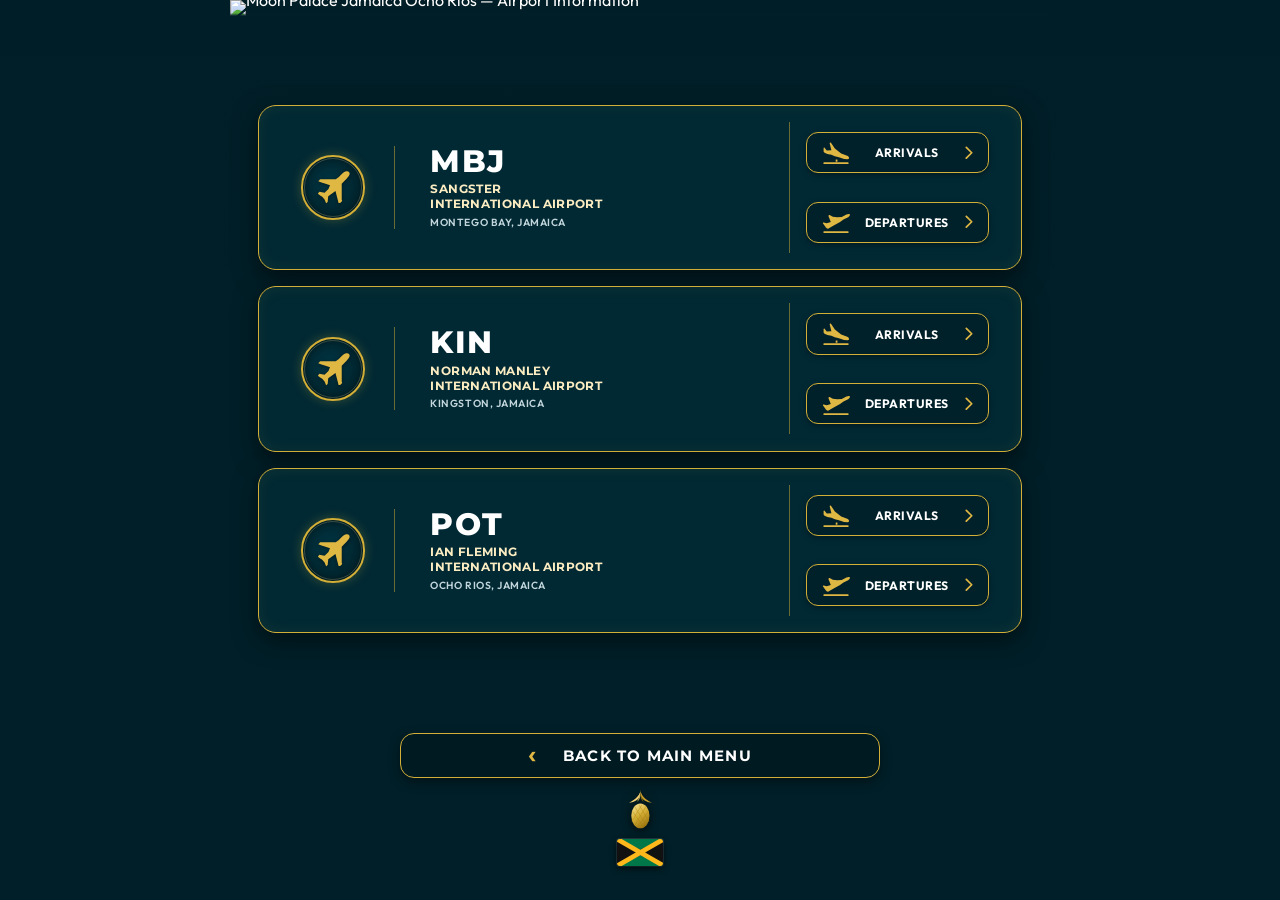
==== index.html @ b3336cba "Add files via upload init" ====
<!DOCTYPE html>
<html lang="en">
<head>
  <meta charset="UTF-8">
  <meta name="viewport" content="width=device-width, initial-scale=1.0, maximum-scale=1.0, user-scalable=no">
  <title>Moon Palace Jamaica — Airport Information &amp; Live Flight Board</title>
  <!-- Google Fonts: Montserrat, Outfit, Inter -->
  <link rel="preconnect" href="https://fonts.googleapis.com">
  <link rel="preconnect" href="https://fonts.gstatic.com" crossorigin>
  <link href="https://fonts.googleapis.com/css2?family=Montserrat:wght@400;500;600;700;800;900&family=Outfit:wght@400;500;600;700;800;900&display=swap" rel="stylesheet">
  <link rel="stylesheet" href="style.css">
</head>
<body>

<div class="kiosk-wrapper">

  <!-- =======================================================
       VIEW 1: AIRPORT INFORMATION MENU (Matching Reference Image)
       ======================================================= -->
  <main id="menuView" class="kiosk-canvas view-active">
    
    <!-- Hero / Resort Pool Background Header with Embedded Artwork -->
    <header class="hero-section">
      <div class="hero-image-wrap">
        <img src="assets/moon-palace-bg.jpg" alt="Moon Palace Jamaica Ocho Rios — Airport Information" class="hero-img">
        <div class="hero-bottom-fade"></div>
      </div>
      <h1 class="sr-only">Moon Palace Jamaica — Airport Information</h1>
    </header>

    <!-- 3 Airport Cards (MBJ, KIN, POT) -->
    <section class="cards-section" aria-label="Jamaica Airports">

      <!-- CARD 1: MBJ -->
      <article class="airport-card" id="card-mbj">
        <div class="card-icon-wrap" aria-hidden="true">
          <div class="airport-circle-icon">
            <svg viewBox="0 0 100 100" fill="currentColor" class="plane-icon" aria-hidden="true">
              <path d="M 61.1 75.6 L 58.5 75.6 L 53.4 56.0 L 41.5 64.5 L 40.6 73.9 L 38.0 76.1 L 35.5 70.1 L 31.6 65.4 L 28.2 63.2 L 24.4 60.3 L 26.9 57.3 L 35.5 59.0 L 41.9 52.6 L 44.4 46.6 L 35.9 43.6 L 31.6 42.3 L 25.2 39.7 L 28.2 36.8 L 53.8 36.8 L 59.0 32.9 C 62.4 29.1, 66.7 24.4, 70.9 23.5 C 75.2 22.6, 77.4 25.2, 76.5 28.6 C 75.6 31.6, 71.8 35.5, 68.4 38.9 L 63.7 44.0 L 63.7 70.5 L 64.5 72.2 Z"/>
            </svg>
          </div>
        </div>

        <div class="card-details">
          <h2 class="airport-iata">MBJ</h2>
          <h3 class="airport-name">SANGSTER<br>INTERNATIONAL AIRPORT</h3>
          <p class="airport-city">MONTEGO BAY, JAMAICA</p>
        </div>

        <div class="card-buttons">
          <button type="button" class="btn-action" data-airport="MBJ" data-type="arrivals" id="btn-mbj-arrivals">
            <span class="btn-icon" aria-hidden="true">
              <!-- Arrivals / Landing Icon -->
              <svg viewBox="0 0 52 42" fill="currentColor">
                <path d="M 48.5 30.5 C 49 28.5 48 26.5 45.5 25.5 L 35 21.5 L 24 13 L 17 2.5 C 16 2.2 15 2.8 15 4 L 18 16 L 10 16.5 L 6.5 12 C 5.5 11 4.5 11.5 4.5 12.5 L 4.5 18 C 4.5 19 5.5 20 7 21 L 11 22.5 L 18 24 L 24 26.5 L 31 28 L 40 31 L 46 31.5 C 47.5 31.5 48.2 31.2 48.5 30.5 Z"/>
                <rect x="25.5" y="32" width="3" height="4" rx="0.5"/>
                <rect x="4" y="37" width="44" height="2.8" rx="1.4"/>
              </svg>
            </span>
            <span class="btn-label">ARRIVALS</span>
            <span class="btn-chevron" aria-hidden="true">
              <svg viewBox="0 0 12 20" fill="none" stroke="currentColor" stroke-width="2.6" stroke-linecap="round" stroke-linejoin="round">
                <polyline points="2,2 10,10 2,18" />
              </svg>
            </span>
          </button>

          <button type="button" class="btn-action" data-airport="MBJ" data-type="departures" id="btn-mbj-departures">
            <span class="btn-icon" aria-hidden="true">
              <!-- Departures / Takeoff Icon -->
              <svg viewBox="0 0 52 42" fill="currentColor">
                <path d="M 50 7.5 C 50.5 9 49.5 11 47 12.5 L 39 16.5 L 33 21 L 22 27 L 13 32 C 11.5 32.8 9.5 32 8.5 30.5 L 3.5 23.5 C 3 22.5 3.5 21.5 4.5 21.5 L 10 23 L 17 21 L 13 11 C 12.5 9.5 13.5 8.5 15 8.5 L 20.5 11.5 L 28 12.5 L 36 12 L 44 8 C 47 6.5 49.2 6.5 50 7.5 Z"/>
                <rect x="4" y="37" width="44" height="2.8" rx="1.4"/>
              </svg>
            </span>
            <span class="btn-label">DEPARTURES</span>
            <span class="btn-chevron" aria-hidden="true">
              <svg viewBox="0 0 12 20" fill="none" stroke="currentColor" stroke-width="2.6" stroke-linecap="round" stroke-linejoin="round">
                <polyline points="2,2 10,10 2,18" />
              </svg>
            </span>
          </button>
        </div>
      </article>

      <!-- CARD 2: KIN -->
      <article class="airport-card" id="card-kin">
        <div class="card-icon-wrap" aria-hidden="true">
          <div class="airport-circle-icon">
            <svg viewBox="0 0 100 100" fill="currentColor" class="plane-icon" aria-hidden="true">
              <path d="M 61.1 75.6 L 58.5 75.6 L 53.4 56.0 L 41.5 64.5 L 40.6 73.9 L 38.0 76.1 L 35.5 70.1 L 31.6 65.4 L 28.2 63.2 L 24.4 60.3 L 26.9 57.3 L 35.5 59.0 L 41.9 52.6 L 44.4 46.6 L 35.9 43.6 L 31.6 42.3 L 25.2 39.7 L 28.2 36.8 L 53.8 36.8 L 59.0 32.9 C 62.4 29.1, 66.7 24.4, 70.9 23.5 C 75.2 22.6, 77.4 25.2, 76.5 28.6 C 75.6 31.6, 71.8 35.5, 68.4 38.9 L 63.7 44.0 L 63.7 70.5 L 64.5 72.2 Z"/>
            </svg>
          </div>
        </div>

        <div class="card-details">
          <h2 class="airport-iata">KIN</h2>
          <h3 class="airport-name">NORMAN MANLEY<br>INTERNATIONAL AIRPORT</h3>
          <p class="airport-city">KINGSTON, JAMAICA</p>
        </div>

        <div class="card-buttons">
          <button type="button" class="btn-action" data-airport="KIN" data-type="arrivals" id="btn-kin-arrivals">
            <span class="btn-icon" aria-hidden="true">
              <!-- Arrivals / Landing Icon -->
              <svg viewBox="0 0 52 42" fill="currentColor">
                <path d="M 48.5 30.5 C 49 28.5 48 26.5 45.5 25.5 L 35 21.5 L 24 13 L 17 2.5 C 16 2.2 15 2.8 15 4 L 18 16 L 10 16.5 L 6.5 12 C 5.5 11 4.5 11.5 4.5 12.5 L 4.5 18 C 4.5 19 5.5 20 7 21 L 11 22.5 L 18 24 L 24 26.5 L 31 28 L 40 31 L 46 31.5 C 47.5 31.5 48.2 31.2 48.5 30.5 Z"/>
                <rect x="25.5" y="32" width="3" height="4" rx="0.5"/>
                <rect x="4" y="37" width="44" height="2.8" rx="1.4"/>
              </svg>
            </span>
            <span class="btn-label">ARRIVALS</span>
            <span class="btn-chevron" aria-hidden="true">
              <svg viewBox="0 0 12 20" fill="none" stroke="currentColor" stroke-width="2.6" stroke-linecap="round" stroke-linejoin="round">
                <polyline points="2,2 10,10 2,18" />
              </svg>
            </span>
          </button>

          <button type="button" class="btn-action" data-airport="KIN" data-type="departures" id="btn-kin-departures">
            <span class="btn-icon" aria-hidden="true">
              <!-- Departures / Takeoff Icon -->
              <svg viewBox="0 0 52 42" fill="currentColor">
                <path d="M 50 7.5 C 50.5 9 49.5 11 47 12.5 L 39 16.5 L 33 21 L 22 27 L 13 32 C 11.5 32.8 9.5 32 8.5 30.5 L 3.5 23.5 C 3 22.5 3.5 21.5 4.5 21.5 L 10 23 L 17 21 L 13 11 C 12.5 9.5 13.5 8.5 15 8.5 L 20.5 11.5 L 28 12.5 L 36 12 L 44 8 C 47 6.5 49.2 6.5 50 7.5 Z"/>
                <rect x="4" y="37" width="44" height="2.8" rx="1.4"/>
              </svg>
            </span>
            <span class="btn-label">DEPARTURES</span>
            <span class="btn-chevron" aria-hidden="true">
              <svg viewBox="0 0 12 20" fill="none" stroke="currentColor" stroke-width="2.6" stroke-linecap="round" stroke-linejoin="round">
                <polyline points="2,2 10,10 2,18" />
              </svg>
            </span>
          </button>
        </div>
      </article>

      <!-- CARD 3: POT -->
      <article class="airport-card" id="card-pot">
        <div class="card-icon-wrap" aria-hidden="true">
          <div class="airport-circle-icon">
            <svg viewBox="0 0 100 100" fill="currentColor" class="plane-icon" aria-hidden="true">
              <path d="M 61.1 75.6 L 58.5 75.6 L 53.4 56.0 L 41.5 64.5 L 40.6 73.9 L 38.0 76.1 L 35.5 70.1 L 31.6 65.4 L 28.2 63.2 L 24.4 60.3 L 26.9 57.3 L 35.5 59.0 L 41.9 52.6 L 44.4 46.6 L 35.9 43.6 L 31.6 42.3 L 25.2 39.7 L 28.2 36.8 L 53.8 36.8 L 59.0 32.9 C 62.4 29.1, 66.7 24.4, 70.9 23.5 C 75.2 22.6, 77.4 25.2, 76.5 28.6 C 75.6 31.6, 71.8 35.5, 68.4 38.9 L 63.7 44.0 L 63.7 70.5 L 64.5 72.2 Z"/>
            </svg>
          </div>
        </div>

        <div class="card-details">
          <h2 class="airport-iata">POT</h2>
          <h3 class="airport-name">IAN FLEMING<br>INTERNATIONAL AIRPORT</h3>
          <p class="airport-city">OCHO RIOS, JAMAICA</p>
        </div>

        <div class="card-buttons">
          <button type="button" class="btn-action" data-airport="POT" data-type="arrivals" id="btn-pot-arrivals">
            <span class="btn-icon" aria-hidden="true">
              <!-- Arrivals / Landing Icon -->
              <svg viewBox="0 0 52 42" fill="currentColor">
                <path d="M 48.5 30.5 C 49 28.5 48 26.5 45.5 25.5 L 35 21.5 L 24 13 L 17 2.5 C 16 2.2 15 2.8 15 4 L 18 16 L 10 16.5 L 6.5 12 C 5.5 11 4.5 11.5 4.5 12.5 L 4.5 18 C 4.5 19 5.5 20 7 21 L 11 22.5 L 18 24 L 24 26.5 L 31 28 L 40 31 L 46 31.5 C 47.5 31.5 48.2 31.2 48.5 30.5 Z"/>
                <rect x="25.5" y="32" width="3" height="4" rx="0.5"/>
                <rect x="4" y="37" width="44" height="2.8" rx="1.4"/>
              </svg>
            </span>
            <span class="btn-label">ARRIVALS</span>
            <span class="btn-chevron" aria-hidden="true">
              <svg viewBox="0 0 12 20" fill="none" stroke="currentColor" stroke-width="2.6" stroke-linecap="round" stroke-linejoin="round">
                <polyline points="2,2 10,10 2,18" />
              </svg>
            </span>
          </button>

          <button type="button" class="btn-action" data-airport="POT" data-type="departures" id="btn-pot-departures">
            <span class="btn-icon" aria-hidden="true">
              <!-- Departures / Takeoff Icon -->
              <svg viewBox="0 0 52 42" fill="currentColor">
                <path d="M 50 7.5 C 50.5 9 49.5 11 47 12.5 L 39 16.5 L 33 21 L 22 27 L 13 32 C 11.5 32.8 9.5 32 8.5 30.5 L 3.5 23.5 C 3 22.5 3.5 21.5 4.5 21.5 L 10 23 L 17 21 L 13 11 C 12.5 9.5 13.5 8.5 15 8.5 L 20.5 11.5 L 28 12.5 L 36 12 L 44 8 C 47 6.5 49.2 6.5 50 7.5 Z"/>
                <rect x="4" y="37" width="44" height="2.8" rx="1.4"/>
              </svg>
            </span>
            <span class="btn-label">DEPARTURES</span>
            <span class="btn-chevron" aria-hidden="true">
              <svg viewBox="0 0 12 20" fill="none" stroke="currentColor" stroke-width="2.6" stroke-linecap="round" stroke-linejoin="round">
                <polyline points="2,2 10,10 2,18" />
              </svg>
            </span>
          </button>
        </div>
      </article>

    </section>

    <!-- Back to Main Menu Button -->
    <div class="back-wrap">
      <a href="../cruise/index.html" class="btn-back-menu" id="btnBackToMain">
        <span class="back-chevron">&lsaquo;</span>
        <span class="back-text">BACK TO MAIN MENU</span>
      </a>
    </div>

    <!-- Footer: Golden Pineapple & Jamaican Flag -->
    <footer class="menu-footer">
      <div class="pineapple-badge" aria-label="Hospitality Pineapple">
        <!-- Luxury Golden Pineapple SVG -->
        <svg viewBox="0 0 60 90" fill="none" xmlns="http://www.w3.org/2000/svg" class="pineapple-svg">
          <!-- Crown leaves -->
          <path d="M30 4 C28 14, 20 22, 10 26 C20 25, 26 22, 28 14 Z" fill="#d4af37"/>
          <path d="M30 2 C32 15, 40 22, 50 26 C40 25, 34 22, 32 14 Z" fill="#b99326"/>
          <path d="M30 0 C30 12, 26 24, 22 28 C26 25, 30 20, 30 10 Z" fill="#e8c75d"/>
          <path d="M30 0 C30 12, 34 24, 38 28 C34 25, 30 20, 30 10 Z" fill="#aa820a"/>
          <path d="M30 6 C25 18, 14 26, 6 28 C15 28, 24 24, 28 16 Z" fill="#f3cf7a"/>
          <path d="M30 6 C35 18, 46 26, 54 28 C45 28, 36 24, 32 16 Z" fill="#c59b27"/>
          <!-- Pineapple body with textured diamond facets -->
          <ellipse cx="30" cy="56" rx="19" ry="26" fill="url(#pineappleGrad)"/>
          <!-- Facet lines -->
          <path d="M18 36 L42 76 M13 46 L37 80 M27 33 L48 68 M42 36 L18 76 M47 46 L23 80 M33 33 L12 68" stroke="#aa820a" stroke-width="1.3" opacity="0.6"/>
          <defs>
            <linearGradient id="pineappleGrad" x1="12" y1="30" x2="48" y2="82" gradientUnits="userSpaceOnUse">
              <stop offset="0%" stop-color="#fce79f"/>
              <stop offset="45%" stop-color="#d4af37"/>
              <stop offset="100%" stop-color="#8a6305"/>
            </linearGradient>
          </defs>
        </svg>
      </div>

      <!-- Jamaican National Flag -->
      <div class="jamaica-flag" aria-label="Flag of Jamaica">
        <svg viewBox="0 0 120 70" preserveAspectRatio="none" class="flag-svg">
          <polygon points="0,0 48,35 0,70" fill="#111111"/>
          <polygon points="120,0 72,35 120,70" fill="#111111"/>
          <polygon points="0,0 60,27 120,0" fill="#007749"/>
          <polygon points="0,70 60,43 120,70" fill="#007749"/>
          <polygon points="0,0 12,0 120,63 120,70 108,70 0,7" fill="#FFB81C"/>
          <polygon points="120,0 108,0 0,63 0,70 12,70 120,7" fill="#FFB81C"/>
        </svg>
      </div>
    </footer>

  </main>


  <!-- =======================================================
       VIEW 2: LIVE FLIGHT BOARD VIEW (Arrivals / Departures)
       ======================================================= -->
  <section id="boardView" class="kiosk-canvas view-hidden" aria-live="polite">

    <!-- Board Header -->
    <header class="board-header">
      <div class="board-brand-col">
        <div class="board-iata" id="boardAirportCode">MBJ</div>
        <div class="board-country">JAMAICA</div>
      </div>

      <div class="board-airport-meta">
        <button type="button" class="btn-return-menu" id="btnReturnToMenu" aria-label="Return to Airport Selection Menu">
          &larr; RETURN TO MENU
        </button>
        <div class="board-fullname" id="boardAirportName">SANGSTER INTERNATIONAL AIRPORT</div>
        <div class="board-location" id="boardAirportLocation">MONTEGO BAY &bull; JAMAICA</div>
        <div class="board-live-pill">
          <span class="live-dot"></span> LIVE DATA
        </div>
      </div>
    </header>

    <!-- Clock & Date Bar (Jamaica Time) -->
    <div class="board-clock-bar">
      <div class="clock-display">
        <span class="clock-time" id="boardLiveClock">--:--:--</span>
        <span class="clock-tz">EST (LOCAL)</span>
      </div>
      <div class="date-display" id="boardLiveDate">Loading Date...</div>
    </div>

    <!-- Category Banner (Departures ✈ / Arrivals 🛬) -->
    <div class="board-hero-banner" id="boardHeroBanner">
      <div class="hero-category-title" id="boardCategoryTitle">
        DEPARTURES <span class="hero-cat-icon">&#9992;</span>
      </div>
      <div class="hero-source-badge" id="boardSourceBadge">
        OFFICIAL MBJ DATA
      </div>
    </div>

    <!-- Column Headers -->
    <div class="board-columns-header" id="boardTableColumns">
      <div class="col-airline">AIRLINE / FLIGHT</div>
      <div class="col-place" id="colHeaderPlace">TO</div>
      <div class="col-counter" id="colHeaderDesk">CHECK-IN</div>
      <div class="col-gate" id="colHeaderGate">GATE</div>
      <div class="col-time">TIME</div>
      <div class="col-status">STATUS</div>
    </div>

    <!-- Flights Scroll/List Container -->
    <div class="board-table-body" id="boardFlightList">
      <div class="loading-state">
        <div class="spinner"></div>
        <p>Loading live flight data...</p>
      </div>
    </div>

    <!-- Board Footer -->
    <footer class="board-footer">
      <div class="footer-left" id="boardFooterAirport">
        Sangster International Airport
      </div>
      <div class="footer-center">
        HALIFAX VIRTUAL MEDIA MASTERS &amp; EVENTS LTD.
      </div>
      <div class="footer-right" id="boardLastUpdated">
        UPDATED --:--
      </div>
    </footer>

  </section>

</div>

<script src="app.js"></script>
</body>
</html>
---- style.css ----
/* ==========================================================================
   MOON PALACE JAMAICA — AIRPORT INFORMATION & LIVE FLIGHT KIOSK
   Optimized for 9:16 Portrait Displays (1080 x 1920)
   ========================================================================== */

:root {
  --navy-base: #001f28;
  --navy-deep: #002632;
  --navy-mid: #003644;
  --navy-light: #004557;

  --gold-glow: rgba(212, 175, 55, 0.35);
  --gold-border: #d4af37;
  --gold-border-bright: #f0cb64;
  --gold-primary: #dfb743;
  --gold-light: #fbecc2;
  --gold-dark: #a27c15;

  --gold-grad: linear-gradient(135deg, #fdf1cb 0%, #dfb743 45%, #aa820a 100%);
  --gold-text-grad: linear-gradient(180deg, #fff5d8 0%, #e8be4f 48%, #af871b 100%);
  --card-bg: rgba(0, 44, 56, 0.82);
  --btn-bg: rgba(0, 31, 40, 0.80);
  --btn-hover-bg: rgba(212, 175, 55, 0.20);

  --text-white: #ffffff;
  --text-muted: #c2d6dc;

  --color-green: #3cd070;
  --color-amber: #ffaa2b;
  --color-red: #ff5252;
  --color-cyan: #30d8ff;
  --color-blue: #2395ea;

  --font-brand: 'Montserrat', sans-serif;
  --font-ui: 'Outfit', -apple-system, BlinkMacSystemFont, sans-serif;
}

/* KIOSK RESET & ANTI-TAMPER */
*,
*::before,
*::after {
  box-sizing: border-box;
  margin: 0;
  padding: 0;
  user-select: none;
  -webkit-user-select: none;
  -webkit-touch-callout: none;
  -webkit-user-drag: none;
  -webkit-tap-highlight-color: transparent;
}

.sr-only {
  position: absolute;
  width: 1px;
  height: 1px;
  padding: 0;
  margin: -1px;
  overflow: hidden;
  clip: rect(0, 0, 0, 0);
  white-space: nowrap;
  border: 0;
}

html,
body {
  width: 100%;
  height: 100%;
  overflow: hidden;
  background-color: #001217;
  font-family: var(--font-ui);
  color: var(--text-white);
  touch-action: manipulation;
}

body {
  display: flex;
  align-items: center;
  justify-content: center;
}

/* FLUID KIOSK & DISPLAY CONTAINER */
.kiosk-wrapper {
  position: relative;
  width: 100vw;
  height: 100vh;
  max-width: 100vw;
  max-height: 100vh;
  overflow: hidden;
  background: radial-gradient(circle at 50% 30%, #003644 0%, #002631 55%, #00161c 100%);
  box-shadow: 0 0 50px rgba(0, 0, 0, 0.9);
  display: flex;
  flex-direction: column;
  align-items: center;
}

/* Portrait Kiosk Optimization (1080x1920 base) */
@media (max-aspect-ratio: 1/1) {
  .kiosk-wrapper {
    max-width: 1080px;
    width: 100vw;
    height: 100vh;
  }
}

/* VIEW ENGINE */
.kiosk-canvas {
  position: absolute;
  top: 0;
  left: 0;
  width: 100%;
  height: 100%;
  overflow: hidden;
  transition: opacity 0.3s cubic-bezier(0.16, 1, 0.3, 1), transform 0.3s cubic-bezier(0.16, 1, 0.3, 1);
  will-change: opacity, transform;
}

.view-active {
  opacity: 1;
  pointer-events: auto;
  transform: scale(1);
  visibility: visible;
}

.view-hidden {
  opacity: 0;
  pointer-events: none;
  transform: scale(0.98);
  visibility: hidden;
}


/* ==========================================================================
   VIEW 1: AIRPORT INFORMATION MENU
   ========================================================================== */

#menuView {
  display: flex;
  flex-direction: column;
  justify-content: space-between;
  background:
    linear-gradient(180deg, rgba(0, 24, 32, 0.1) 0%, rgba(0, 31, 40, 0.95) 45%, var(--navy-base) 65%),
    var(--navy-base);
}

/* HERO ARTWORK (Top 33% of 9:16 screen) */
.hero-section {
  position: relative;
  flex: 0 0 auto;
  width: 100%;
  overflow: hidden;
}

.hero-image-wrap {
  position: relative;
  width: 100%;
  line-height: 0;
}

.hero-img {
  width: 100%;
  height: auto;
  display: block;
  object-fit: cover;
}

.hero-bottom-fade {
  position: absolute;
  bottom: 0;
  left: 0;
  right: 0;
  height: 18%;
  background: linear-gradient(180deg, transparent 0%, var(--navy-base) 100%);
}


/* ==========================================================================
   CARDS SECTION (The 3 Airport Cards)
   ========================================================================== */

.cards-section {
  display: flex;
  flex-direction: column;
  gap: 1.6vh;
  padding: 0 4.5vw;
  flex: 1 0 auto;
  justify-content: center;
  z-index: 3;
}

.airport-card {
  display: grid;
  grid-template-columns: clamp(50px, 6.8vh, 74px) 1fr clamp(165px, 25vw, 225px);
  align-items: center;
  gap: clamp(10px, 1.8vw, 18px);
  padding: 1.4vh 2.5vw;
  background: var(--card-bg);
  border: 1.8px solid var(--gold-border);
  border-radius: 18px;
  box-shadow:
    0 8px 24px rgba(0, 0, 0, 0.5),
    inset 0 0 15px rgba(212, 175, 55, 0.08);
  backdrop-filter: blur(8px);
  -webkit-backdrop-filter: blur(8px);
  transition: transform 0.18s ease, border-color 0.18s ease, box-shadow 0.18s ease;
}

.airport-card:hover,
.airport-card:focus-within {
  border-color: var(--gold-border-bright);
  box-shadow:
    0 10px 30px rgba(0, 0, 0, 0.65),
    0 0 15px var(--gold-glow),
    inset 0 0 20px rgba(212, 175, 55, 0.15);
  transform: translateY(-2px);
}

/* CIRCULAR AIRPORT ICON */
.card-icon-wrap {
  display: flex;
  align-items: center;
  justify-content: center;
}

.airport-circle-icon {
  width: clamp(52px, 7.2vh, 76px);
  height: clamp(52px, 7.2vh, 76px);
  border: 2.2px solid var(--gold-border);
  border-radius: 50%;
  display: flex;
  align-items: center;
  justify-content: center;
  color: var(--gold-primary);
  background: radial-gradient(circle at 45% 45%, #003644 0%, #00222a 75%);
  box-shadow:
    0 0 12px rgba(212, 175, 55, 0.28),
    inset 0 0 8px rgba(0, 0, 0, 0.45);
  position: relative;
  overflow: hidden;
}

.airport-circle-icon::after {
  content: '';
  position: absolute;
  inset: 1px;
  border-radius: 50%;
  border: 1px solid rgba(255, 235, 170, 0.22);
  pointer-events: none;
}

.plane-icon {
  width: 100%;
  height: 100%;
  display: block;
  filter: drop-shadow(0 1px 2px rgba(0, 0, 0, 0.45));
}

/* CARD DETAILS (CENTER COLUMN) */
.card-details {
  display: flex;
  flex-direction: column;
  justify-content: center;
  border-left: 1.5px solid rgba(212, 175, 55, 0.5);
  padding-left: 2.8vw;
  min-width: 0;
}

.airport-iata {
  font-family: var(--font-brand);
  font-size: clamp(24px, 3.4vh, 38px);
  font-weight: 800;
  letter-spacing: 0.05em;
  color: var(--text-white);
  line-height: 1;
  margin-bottom: 0.5vh;
}

.airport-name {
  font-family: var(--font-brand);
  font-size: clamp(9px, 1.35vh, 15px);
  font-weight: 700;
  line-height: 1.25;
  letter-spacing: 0.03em;
  color: var(--gold-light);
  text-transform: uppercase;
  word-break: break-word;
}

.airport-city {
  font-size: clamp(8px, 1.15vh, 13px);
  font-weight: 600;
  letter-spacing: 0.05em;
  color: var(--text-muted);
  margin-top: 0.5vh;
  text-transform: uppercase;
}

/* DUAL ACTION BUTTONS */
.card-buttons {
  display: flex;
  flex-direction: column;
  gap: 0.9vh;
  justify-content: center;
  border-left: 1.5px solid rgba(212, 175, 55, 0.5);
  padding-left: clamp(8px, 1.4vw, 16px);
}

.btn-action {
  display: grid;
  grid-template-columns: clamp(20px, 2.6vw, 30px) 1fr clamp(8px, 1vw, 12px);
  align-items: center;
  gap: clamp(4px, 0.6vw, 8px);
  width: 100%;
  height: clamp(34px, 4.6vh, 52px);
  padding: 0 clamp(8px, 1.1vw, 14px);
  background: var(--btn-bg);
  border: 1.5px solid var(--gold-border);
  border-radius: 12px;
  color: var(--text-white);
  cursor: pointer;
  text-decoration: none;
  font-family: var(--font-ui);
  font-size: clamp(10px, 1.35vh, 15px);
  font-weight: 700;
  letter-spacing: 0.04em;
  transition: all 0.18s ease-in-out;
  box-shadow: 0 2px 6px rgba(0, 0, 0, 0.35);
  margin: 10px auto;
}

.btn-action .btn-icon {
  width: 100%;
  aspect-ratio: 52 / 42;
  color: var(--gold-primary);
  display: flex;
  align-items: center;
  justify-content: center;
}

.btn-action .btn-icon svg {
  width: 100%;
  height: 100%;
  display: block;
}

.btn-action .btn-label {
  text-align: center;
  color: var(--text-white);
  font-weight: 700;
  white-space: nowrap;
  overflow: hidden;
  text-overflow: ellipsis;
}

.btn-action .btn-chevron {
  color: var(--gold-primary);
  display: flex;
  align-items: center;
  justify-content: flex-end;
  line-height: 1;
}

.btn-action .btn-chevron svg {
  width: clamp(7px, 0.9vw, 10px);
  height: clamp(11px, 1.5vh, 16px);
  display: block;
}

.btn-action:hover,
.btn-action:focus {
  background: var(--btn-hover-bg);
  border-color: var(--gold-border-bright);
  box-shadow: 0 0 12px var(--gold-glow);
  transform: translateX(2px);
}

.btn-action:active {
  transform: scale(0.97);
  background: rgba(212, 175, 55, 0.3);
}


/* ==========================================================================
   BACK BUTTON & MENU FOOTER
   ========================================================================== */

.back-wrap {
  display: flex;
  justify-content: center;
  padding: 1.2vh 4.5vw 0.5vh;
  z-index: 3;
  flex: 0 0 auto;
}

.btn-back-menu {
  display: inline-flex;
  align-items: center;
  justify-content: center;
  gap: 2vw;
  width: 82%;
  max-width: 440px;
  height: clamp(38px, 5vh, 58px);
  background: rgba(0, 26, 34, 0.88);
  border: 1.8px solid var(--gold-border);
  border-radius: 14px;
  color: var(--text-white);
  text-decoration: none;
  font-family: var(--font-brand);
  font-size: clamp(12px, 1.7vh, 19px);
  font-weight: 700;
  letter-spacing: 0.08em;
  cursor: pointer;
  box-shadow: 0 4px 12px rgba(0, 0, 0, 0.4);
  transition: all 0.18s ease;
}

.btn-back-menu .back-chevron {
  color: var(--gold-primary);
  font-size: 1.6em;
  line-height: 1;
  font-weight: 700;
  display: inline-block;
  transform: translateY(-1px);
}

.btn-back-menu:hover,
.btn-back-menu:focus {
  background: rgba(212, 175, 55, 0.18);
  border-color: var(--gold-border-bright);
  box-shadow: 0 0 14px var(--gold-glow);
  transform: translateY(-2px);
}

.btn-back-menu:active {
  transform: scale(0.97);
}

/* MENU FOOTER: Pineapple & Flag */
.menu-footer {
  display: flex;
  flex-direction: column;
  align-items: center;
  justify-content: center;
  padding: 0.8vh 0 1.8vh;
  gap: 0.7vh;
  position: relative;
  z-index: 2;
  flex: 0 0 auto;
}

.pineapple-badge {
  width: clamp(22px, 3.2vh, 36px);
  height: auto;
  filter: drop-shadow(0 2px 5px rgba(0, 0, 0, 0.7));
}

.pineapple-svg {
  width: 100%;
  height: 100%;
  display: block;
}

.jamaica-flag {
  width: clamp(40px, 5.2vh, 65px);
  height: clamp(22px, 3vh, 38px);
  border-radius: 3px;
  overflow: hidden;
  box-shadow: 0 2px 6px rgba(0, 0, 0, 0.75), 0 0 0 1px rgba(255, 255, 255, 0.15);
}

.flag-svg {
  width: 100%;
  height: 100%;
  display: block;
}


/* ==========================================================================
   VIEW 2: LIVE FLIGHT BOARD (Arrivals / Departures)
   ========================================================================== */

#boardView {
  display: flex;
  flex-direction: column;
  height: 100vh;
  width: 100%;
  overflow: hidden;
  background: var(--navy-base);
}

/* BOARD HEADER (Always visible at top) */
.board-header {
  flex: 0 0 auto;
  min-height: clamp(65px, 10.5vh, 95px);
  display: flex;
  align-items: center;
  justify-content: space-between;
  padding: 1vh 3.5vw;
  background: linear-gradient(135deg, #001f28 0%, #003644 50%, #001f28 100%);
  border-bottom: 3px solid var(--gold-primary);
  box-shadow: 0 4px 15px rgba(0, 0, 0, 0.4);
  z-index: 10;
}

.board-brand-col {
  display: flex;
  flex-direction: column;
}

.board-iata {
  font-family: var(--font-brand);
  color: var(--color-cyan);
  font-size: clamp(26px, 4vh, 48px);
  font-weight: 900;
  line-height: 0.95;
  letter-spacing: 0.08em;
}

.board-country {
  color: var(--gold-primary);
  font-size: clamp(9px, 1.35vh, 15px);
  font-weight: 900;
  letter-spacing: 0.25em;
  margin-top: 0.4vh;
}

.board-airport-meta {
  text-align: right;
  display: flex;
  flex-direction: column;
  align-items: flex-end;
}

.btn-return-menu {
  background: rgba(212, 175, 55, 0.2);
  border: 1.5px solid var(--gold-border);
  color: var(--text-white);
  padding: 0.4vh 2.5vw;
  border-radius: 8px;
  font-size: clamp(9px, 1.3vh, 14px);
  font-weight: 800;
  letter-spacing: 0.05em;
  cursor: pointer;
  margin-bottom: 0.4vh;
  transition: all 0.18s ease;
}

.btn-return-menu:hover,
.btn-return-menu:active {
  background: var(--gold-primary);
  color: #00222a;
}

.board-fullname {
  font-size: clamp(10px, 1.45vh, 17px);
  font-weight: 800;
  line-height: 1.15;
  letter-spacing: 0.02em;
}

.board-location {
  color: var(--gold-light);
  font-size: clamp(8px, 1.2vh, 13px);
  font-weight: 700;
  letter-spacing: 0.05em;
  margin-top: 0.3vh;
}

.board-live-pill {
  display: inline-flex;
  align-items: center;
  gap: 6px;
  color: var(--color-green);
  font-size: clamp(8px, 1.15vh, 13px);
  font-weight: 800;
  margin-top: 0.2vh;
}

.live-dot {
  width: 7px;
  height: 7px;
  background-color: var(--color-green);
  border-radius: 50%;
  display: inline-block;
  box-shadow: 0 0 8px var(--color-green);
  animation: pulse-live 1.8s infinite;
}

@keyframes pulse-live {
  0% {
    transform: scale(0.9);
    opacity: 0.8;
  }

  50% {
    transform: scale(1.3);
    opacity: 1;
  }

  100% {
    transform: scale(0.9);
    opacity: 0.8;
  }
}

/* CLOCK BAR (Always visible) */
.board-clock-bar {
  flex: 0 0 auto;
  height: clamp(36px, 4.8vh, 50px);
  display: flex;
  justify-content: space-between;
  align-items: center;
  padding: 0 3.5vw;
  background: #00222c;
  border-bottom: 1px solid rgba(255, 255, 255, 0.12);
  z-index: 10;
}

.clock-display {
  display: flex;
  align-items: baseline;
  gap: 8px;
}

.clock-time {
  font-family: var(--font-brand);
  color: var(--gold-primary);
  font-size: clamp(15px, 2.2vh, 26px);
  font-weight: 800;
}

.clock-tz {
  font-size: clamp(9px, 1.15vh, 13px);
  color: var(--text-muted);
  font-weight: 600;
}

.date-display {
  font-size: clamp(10px, 1.4vh, 16px);
  color: var(--text-white);
  font-weight: 600;
}

/* CATEGORY HERO BANNER (Always visible) */
.board-hero-banner {
  flex: 0 0 auto;
  height: clamp(38px, 5vh, 52px);
  display: flex;
  justify-content: space-between;
  align-items: center;
  padding: 0 3.5vw;
  background: linear-gradient(90deg, #003644 0%, #004b5e 100%);
  border-bottom: 2px solid var(--color-cyan);
  z-index: 10;
}

.hero-category-title {
  font-family: var(--font-brand);
  font-size: clamp(16px, 2.6vh, 32px);
  font-weight: 900;
  letter-spacing: 0.06em;
  color: var(--text-white);
  display: flex;
  align-items: center;
  gap: 8px;
}

.hero-cat-icon {
  color: var(--gold-primary);
}

.hero-source-badge {
  color: var(--color-green);
  font-size: clamp(9px, 1.3vh, 14px);
  font-weight: 800;
  letter-spacing: 0.04em;
}

/* TABLE COLUMNS HEADER (Always visible) */
.board-columns-header {
  flex: 0 0 auto;
  height: clamp(32px, 3.8vh, 44px);
  display: grid;
  grid-template-columns: 2.15fr 1.35fr 0.8fr 0.55fr 0.95fr 0.95fr;
  align-items: center;
  background: #002d38;
  color: var(--color-cyan);
  font-size: clamp(8px, 1.15vh, 13px);
  font-weight: 800;
  letter-spacing: 0.03em;
  border-bottom: 1.5px solid rgba(255, 255, 255, 0.15);
  padding: 0 1vw;
  z-index: 10;
}

.board-columns-header>div {
  padding: 0 0.5vw;
  overflow: hidden;
  text-overflow: ellipsis;
  white-space: nowrap;
}

/* FLIGHTS TABLE BODY (Scrollable: 100vh - header height - footer height) */
.board-table-body {
  flex: 1 1 auto;
  min-height: 0;
  display: flex;
  flex-direction: column;
  overflow-y: auto;
  overflow-x: hidden;
  -webkit-overflow-scrolling: touch;
  background: #00171e;
}

/* Custom Scrollbar */
.board-table-body::-webkit-scrollbar {
  width: 8px;
}

.board-table-body::-webkit-scrollbar-track {
  background: rgba(0, 20, 26, 0.85);
}

.board-table-body::-webkit-scrollbar-thumb {
  background: rgba(212, 175, 55, 0.4);
  border-radius: 4px;
}

.board-table-body::-webkit-scrollbar-thumb:hover {
  background: rgba(212, 175, 55, 0.75);
}

.board-table-body {
  scrollbar-width: thin;
  scrollbar-color: rgba(212, 175, 55, 0.4) rgba(0, 20, 26, 0.85);
}

.flight-row {
  flex: 0 0 auto;
  min-height: clamp(44px, 4.8vh, 62px);
  height: clamp(44px, 4.8vh, 62px);
  display: grid;
  grid-template-columns: 2.15fr 1.35fr 0.8fr 0.55fr 0.95fr 0.95fr;
  align-items: center;
  padding: 0 1vw;
  border-bottom: 1px solid rgba(255, 255, 255, 0.09);
  font-size: clamp(12px, 1.35vh, 16px);
  font-weight: 700;
  transition: background-color 0.15s ease;
}

.flight-row:nth-child(odd) {
  background: rgba(255, 255, 255, 0.02);
}

.flight-row:nth-child(even) {
  background: rgba(35, 149, 234, 0.10);
}

.flight-row:hover {
  background: rgba(212, 175, 55, 0.12);
}

.flight-row>div {
  padding: 0 0.5vw;
  overflow: hidden;
  text-overflow: ellipsis;
  white-space: nowrap;
}

/* AIRLINE CELL WITH LOGO */
.cell-airline {
  display: flex !important;
  align-items: center !important;
  gap: 0.8vw;
  min-width: 0;
}

.airline-logo-box {
  width: clamp(20px, 3vh, 34px);
  height: clamp(20px, 3vh, 34px);
  min-width: clamp(20px, 3vh, 34px);
  background: #ffffff;
  border-radius: 5px;
  display: flex;
  align-items: center;
  justify-content: center;
  overflow: hidden;
  padding: 2px;
  box-shadow: 0 2px 4px rgba(0, 0, 0, 0.4);
}

.airline-logo-img {
  width: 100%;
  height: 100%;
  object-fit: contain;
}

.airline-fallback-badge {
  display: none;
  width: 100%;
  height: 100%;
  align-items: center;
  justify-content: center;
  background: #002c38;
  color: #f0cb64;
  font-size: clamp(8px, 1.1vh, 12px);
  font-weight: 900;
  border: 1px solid rgba(212, 175, 55, 0.4);
  border-radius: 4px;
}

.airline-text {
  min-width: 0;
  overflow: hidden;
  text-overflow: ellipsis;
  white-space: nowrap;
  font-weight: 800;
  color: var(--text-white);
}

.cell-center {
  text-align: center;
  justify-content: center;
}

.cell-time {
  color: var(--gold-primary);
  font-weight: 800;
}

/* FLIGHT STATUS COLOURS */
.cell-status {
  font-weight: 800;
}

.status-ontime {
  color: var(--color-green);
}

.status-delayed {
  color: var(--color-amber);
}

.status-cancelled {
  color: var(--color-red);
}

.status-landed,
.status-departed {
  color: var(--text-muted);
}

/* BOARD FOOTER (Always visible at bottom) */
.board-footer {
  flex: 0 0 auto;
  height: clamp(28px, 3.4vh, 42px);
  display: grid;
  grid-template-columns: 1.2fr 1.6fr 1.2fr;
  align-items: center;
  padding: 0 3vw;
  background: #001318;
  border-top: 1px solid rgba(255, 255, 255, 0.12);
  color: var(--text-muted);
  font-size: clamp(8px, 1.15vh, 12px);
  font-weight: 600;
  z-index: 10;
}

.footer-left {
  text-align: left;
}

.footer-center {
  text-align: center;
  color: var(--color-cyan);
  font-weight: 800;
}

.footer-right {
  text-align: right;
  color: var(--text-white);
  font-weight: 700;
}

/* LOADING & EMPTY STATES */
.loading-state,
.empty-state {
  display: flex;
  flex-direction: column;
  align-items: center;
  justify-content: center;
  height: 100%;
  gap: 15px;
  color: var(--text-muted);
  font-size: clamp(13px, 1.8vh, 20px);
}

.spinner {
  width: 36px;
  height: 36px;
  border: 3.5px solid rgba(212, 175, 55, 0.2);
  border-top-color: var(--gold-primary);
  border-radius: 50%;
  animation: spin 0.9s linear infinite;
}

@keyframes spin {
  to {
    transform: rotate(360deg);
  }
}

/* ==========================================================================
   WIDESCREEN & LANDSCAPE FLUID SCALING (Standard Monitors e.g. 1920x1080)
   ========================================================================== */

@media (orientation: landscape) and (min-width: 900px) {
  .kiosk-wrapper {
    max-width: 100vw;
    width: 100vw;
  }

  #menuView {
    overflow-y: auto;
    overflow-x: hidden;
    display: flex;
    flex-direction: column;
    align-items: center;
    padding-bottom: 2vh;
  }

  .hero-section {
    max-width: 820px;
    margin: 0 auto;
  }

  .cards-section {
    max-width: 880px;
    width: 100%;
    margin: 1vh auto;
    gap: 1.8vh;
  }

  .airport-card {
    grid-template-columns: 85px 1fr 200px;
    padding: 1.8vh 2.5vw;
  }

  .back-wrap {
    max-width: 880px;
    width: 100%;
    margin: 0 auto;
  }

  .btn-back-menu {
    max-width: 480px;
  }

  .menu-footer {
    max-width: 880px;
    width: 100%;
    margin: 0 auto;
  }

  #boardView {
    max-width: 100vw;
    width: 100vw;
  }

  .board-header,
  .board-clock-bar,
  .board-hero-banner,
  .board-columns-header,
  .board-table-body,
  .board-footer {
    max-width: 1600px;
    width: 100%;
    margin-left: auto;
    margin-right: auto;
  }
}
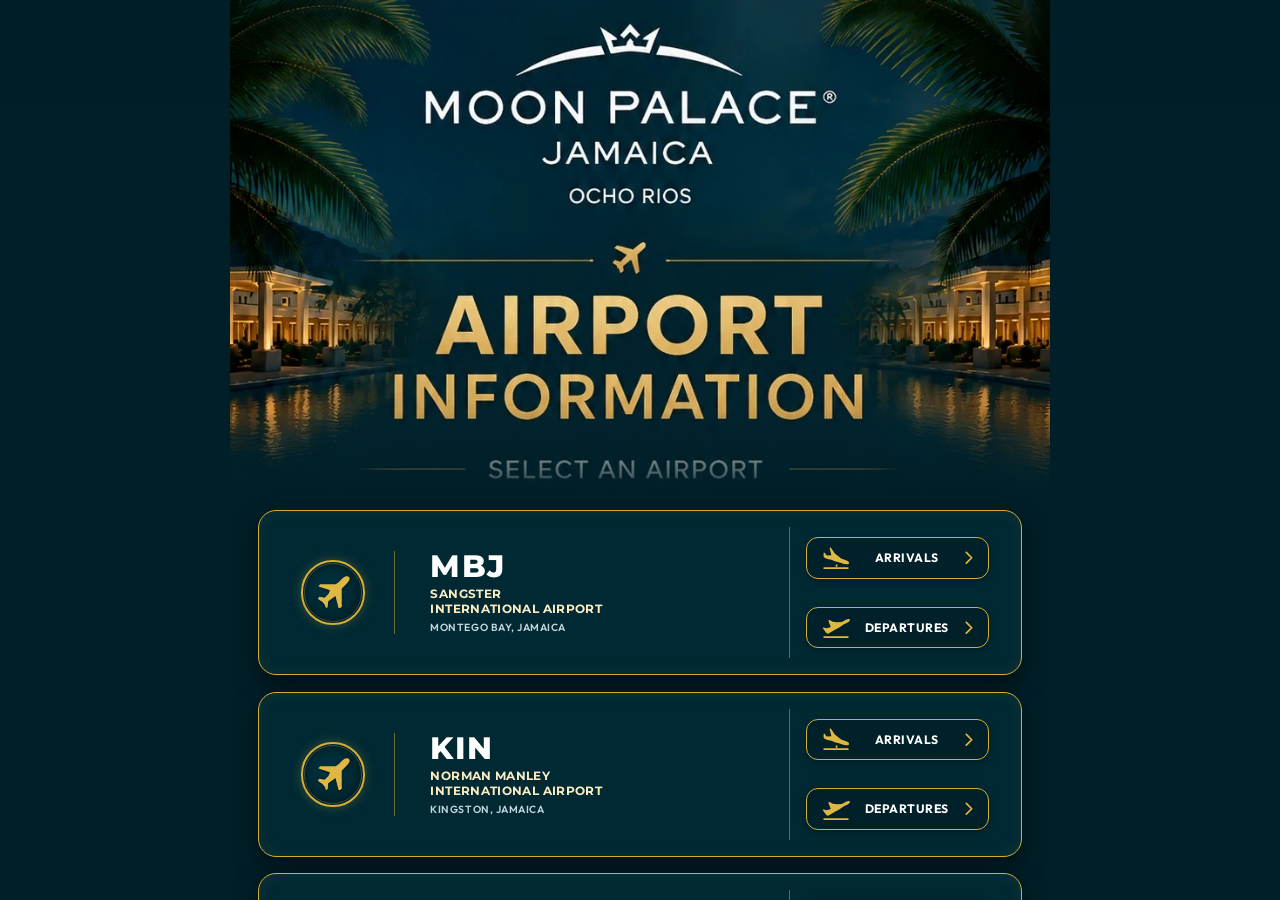
==== commit 26f0b56b: "Add files via upload updated" ====
--- a/index.html
+++ b/index.html
@@ -48,7 +48,7 @@
         </div>
 
         <div class="card-buttons">
-          <button type="button" class="btn-action" data-airport="MBJ" data-type="arrivals" id="btn-mbj-arrivals">
+          <a href="mbj-arrivals.html" class="btn-action" data-airport="MBJ" data-type="arrivals" id="btn-mbj-arrivals">
             <span class="btn-icon" aria-hidden="true">
               <!-- Arrivals / Landing Icon -->
               <svg viewBox="0 0 52 42" fill="currentColor">
@@ -63,9 +63,9 @@
                 <polyline points="2,2 10,10 2,18" />
               </svg>
             </span>
-          </button>
-
-          <button type="button" class="btn-action" data-airport="MBJ" data-type="departures" id="btn-mbj-departures">
+          </a>
+
+          <a href="mbj-departures.html" class="btn-action" data-airport="MBJ" data-type="departures" id="btn-mbj-departures">
             <span class="btn-icon" aria-hidden="true">
               <!-- Departures / Takeoff Icon -->
               <svg viewBox="0 0 52 42" fill="currentColor">
@@ -79,7 +79,7 @@
                 <polyline points="2,2 10,10 2,18" />
               </svg>
             </span>
-          </button>
+          </a>
         </div>
       </article>
 
@@ -100,7 +100,7 @@
         </div>
 
         <div class="card-buttons">
-          <button type="button" class="btn-action" data-airport="KIN" data-type="arrivals" id="btn-kin-arrivals">
+          <a href="kin-arrivals.html" class="btn-action" data-airport="KIN" data-type="arrivals" id="btn-kin-arrivals">
             <span class="btn-icon" aria-hidden="true">
               <!-- Arrivals / Landing Icon -->
               <svg viewBox="0 0 52 42" fill="currentColor">
@@ -115,9 +115,9 @@
                 <polyline points="2,2 10,10 2,18" />
               </svg>
             </span>
-          </button>
-
-          <button type="button" class="btn-action" data-airport="KIN" data-type="departures" id="btn-kin-departures">
+          </a>
+
+          <a href="kin-departures.html" class="btn-action" data-airport="KIN" data-type="departures" id="btn-kin-departures">
             <span class="btn-icon" aria-hidden="true">
               <!-- Departures / Takeoff Icon -->
               <svg viewBox="0 0 52 42" fill="currentColor">
@@ -131,7 +131,7 @@
                 <polyline points="2,2 10,10 2,18" />
               </svg>
             </span>
-          </button>
+          </a>
         </div>
       </article>
 
@@ -152,7 +152,7 @@
         </div>
 
         <div class="card-buttons">
-          <button type="button" class="btn-action" data-airport="POT" data-type="arrivals" id="btn-pot-arrivals">
+          <a href="pot-arrivals.html" class="btn-action" data-airport="POT" data-type="arrivals" id="btn-pot-arrivals">
             <span class="btn-icon" aria-hidden="true">
               <!-- Arrivals / Landing Icon -->
               <svg viewBox="0 0 52 42" fill="currentColor">
@@ -167,9 +167,9 @@
                 <polyline points="2,2 10,10 2,18" />
               </svg>
             </span>
-          </button>
-
-          <button type="button" class="btn-action" data-airport="POT" data-type="departures" id="btn-pot-departures">
+          </a>
+
+          <a href="pot-departures.html" class="btn-action" data-airport="POT" data-type="departures" id="btn-pot-departures">
             <span class="btn-icon" aria-hidden="true">
               <!-- Departures / Takeoff Icon -->
               <svg viewBox="0 0 52 42" fill="currentColor">
@@ -183,7 +183,7 @@
                 <polyline points="2,2 10,10 2,18" />
               </svg>
             </span>
-          </button>
+          </a>
         </div>
       </article>
 
--- a/style.css
+++ b/style.css
@@ -701,6 +701,7 @@
 
 /* FLIGHTS TABLE BODY (Scrollable: 100vh - header height - footer height) */
 .board-table-body {
+  width: 100%;
   flex: 1 1 auto;
   min-height: 0;
   display: flex;
@@ -708,28 +709,84 @@
   overflow-y: auto;
   overflow-x: hidden;
   -webkit-overflow-scrolling: touch;
+  scroll-behavior: auto;
+  touch-action: pan-y;
   background: #00171e;
+  -webkit-transform: translateZ(0);
+  transform: translateZ(0);
+  -webkit-backface-visibility: hidden;
+  backface-visibility: hidden;
+  pointer-events: auto;
+}
+
+/* Reference compatibility rule for list of companies on webView */
+#list_of_companies {
+  width: 100%;
+  flex: 1;
+  overflow-y: auto;
+  -webkit-overflow-scrolling: touch;
+  scroll-behavior: auto;
+  touch-action: pan-y;
+  background: #00171e;
+  margin: 0;
+  padding: 0;
+  list-style: none;
+  display: block;
+  -webkit-transform: translateZ(0);
+  transform: translateZ(0);
+  -webkit-backface-visibility: hidden;
+  backface-visibility: hidden;
+  pointer-events: auto;
+}
+
+#list_of_companies li {
+  min-height: 48px;
+  display: flex;
+  justify-content: space-between;
+  align-items: center;
+  padding: 0 16px;
+  border-bottom: 0.5px solid rgba(255, 255, 255, 0.09);
+  cursor: pointer;
+  content-visibility: auto;
+  contain-intrinsic-size: 0 48px;
+  -webkit-transform: translateZ(0);
+  transform: translateZ(0);
+  -webkit-backface-visibility: hidden;
+  backface-visibility: hidden;
+}
+
+#list_of_companies li:last-child {
+  border-bottom: none;
+}
+
+#list_of_companies li:active {
+  background-color: rgba(212, 175, 55, 0.25);
 }
 
 /* Custom Scrollbar */
-.board-table-body::-webkit-scrollbar {
+.board-table-body::-webkit-scrollbar,
+#list_of_companies::-webkit-scrollbar {
   width: 8px;
 }
 
-.board-table-body::-webkit-scrollbar-track {
+.board-table-body::-webkit-scrollbar-track,
+#list_of_companies::-webkit-scrollbar-track {
   background: rgba(0, 20, 26, 0.85);
 }
 
-.board-table-body::-webkit-scrollbar-thumb {
+.board-table-body::-webkit-scrollbar-thumb,
+#list_of_companies::-webkit-scrollbar-thumb {
   background: rgba(212, 175, 55, 0.4);
   border-radius: 4px;
 }
 
-.board-table-body::-webkit-scrollbar-thumb:hover {
+.board-table-body::-webkit-scrollbar-thumb:hover,
+#list_of_companies::-webkit-scrollbar-thumb:hover {
   background: rgba(212, 175, 55, 0.75);
 }
 
-.board-table-body {
+.board-table-body,
+#list_of_companies {
   scrollbar-width: thin;
   scrollbar-color: rgba(212, 175, 55, 0.4) rgba(0, 20, 26, 0.85);
 }
@@ -745,6 +802,13 @@
   border-bottom: 1px solid rgba(255, 255, 255, 0.09);
   font-size: clamp(12px, 1.35vh, 16px);
   font-weight: 700;
+  cursor: pointer;
+  content-visibility: auto;
+  contain-intrinsic-size: 0 54px;
+  -webkit-transform: translateZ(0);
+  transform: translateZ(0);
+  -webkit-backface-visibility: hidden;
+  backface-visibility: hidden;
   transition: background-color 0.15s ease;
 }
 
